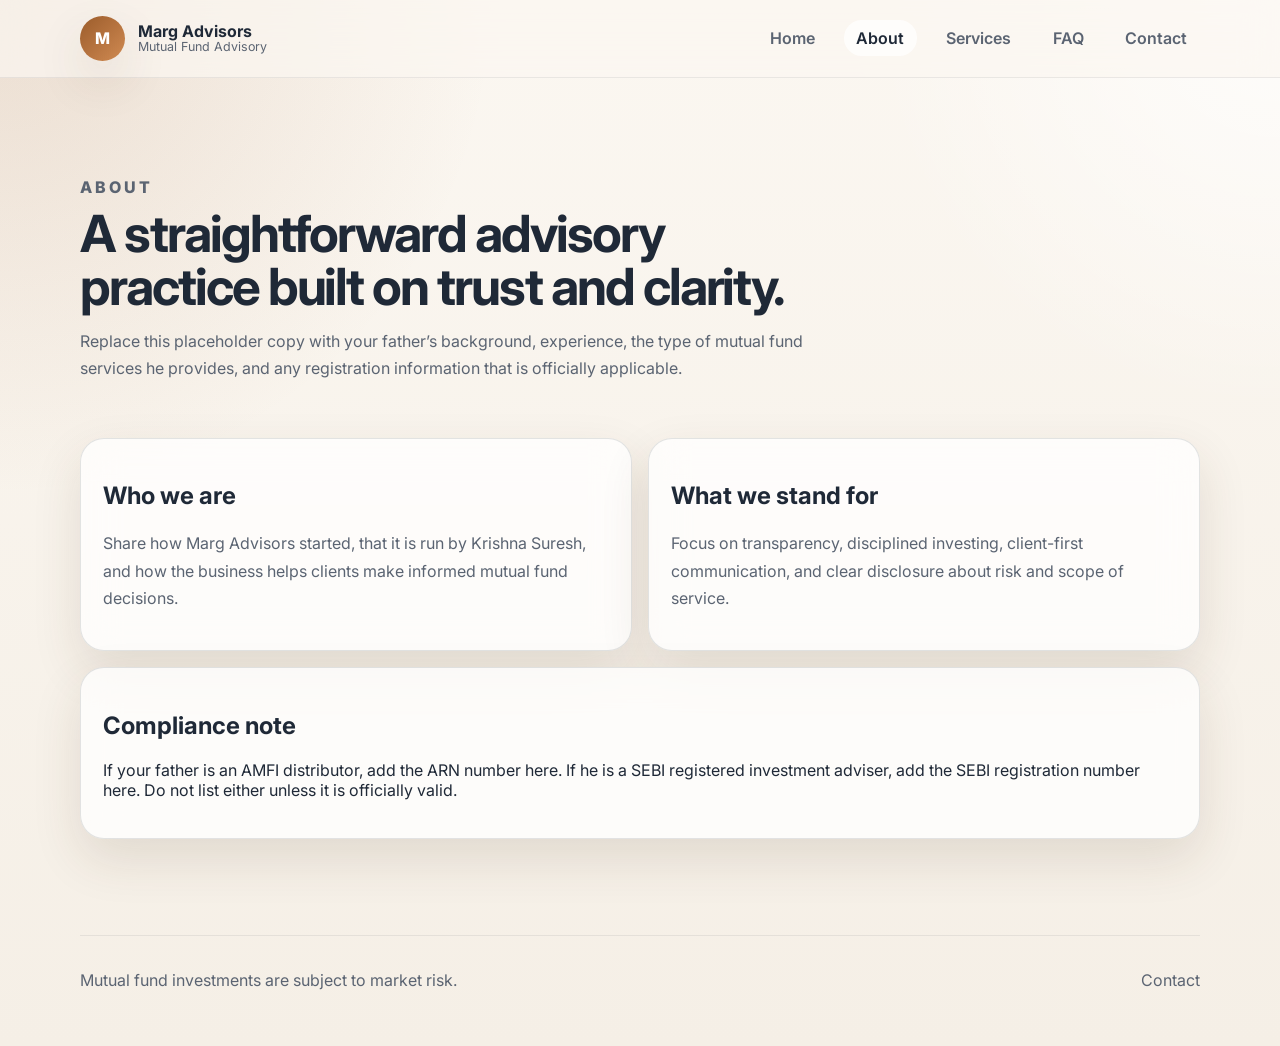
==== about.html @ 6e743567 "Initial Marg Advisors static site" ====
<!DOCTYPE html>
<html lang="en">
  <head>
    <meta charset="UTF-8" />
    <meta name="viewport" content="width=device-width, initial-scale=1.0" />
    <title>About | Marg Advisors</title>
    <link rel="preconnect" href="https://fonts.googleapis.com" />
    <link rel="preconnect" href="https://fonts.gstatic.com" crossorigin />
    <link
      href="https://fonts.googleapis.com/css2?family=Inter:wght@400;500;600;700;800&display=swap"
      rel="stylesheet"
    />
    <link rel="stylesheet" href="styles.css" />
    <script defer src="script.js"></script>
  </head>
  <body>
    <header class="site-header">
      <div class="container nav-wrap">
        <a class="brand" href="index.html"><span class="brand-mark">M</span><span><strong>Marg Advisors</strong><small>Mutual Fund Advisory</small></span></a>
        <button class="menu-button" aria-label="Open menu" aria-expanded="false">Menu</button>
        <nav class="site-nav" aria-label="Primary">
          <a href="index.html">Home</a>
          <a class="active" href="about.html">About</a>
          <a href="services.html">Services</a>
          <a href="faq.html">FAQ</a>
          <a href="contact.html">Contact</a>
        </nav>
      </div>
    </header>

    <main class="page-content container">
      <section class="page-hero reveal">
        <p class="eyebrow">About</p>
        <h1>A straightforward advisory practice built on trust and clarity.</h1>
        <p>
          Replace this placeholder copy with your father’s background, experience, the type of
          mutual fund services he provides, and any registration information that is officially
          applicable.
        </p>
      </section>

      <section class="cards two-up">
        <article class="info-card reveal">
          <h2>Who we are</h2>
          <p>
            Share how Marg Advisors started, that it is run by Krishna Suresh, and how the business
            helps clients make informed mutual fund decisions.
          </p>
        </article>
        <article class="info-card reveal delay-1">
          <h2>What we stand for</h2>
          <p>
            Focus on transparency, disciplined investing, client-first communication, and clear
            disclosure about risk and scope of service.
          </p>
        </article>
      </section>

      <section class="soft-panel reveal">
        <h2>Compliance note</h2>
        <p>
          If your father is an AMFI distributor, add the ARN number here. If he is a SEBI
          registered investment adviser, add the SEBI registration number here. Do not list either
          unless it is officially valid.
        </p>
      </section>
    </main>

    <footer class="site-footer"><div class="container footer-wrap"><p>Mutual fund investments are subject to market risk.</p><p><a href="contact.html">Contact</a></p></div></footer>
  </body>
</html>
---- styles.css ----
:root {
  --bg: #f5efe6;
  --bg-soft: #fffaf4;
  --card: rgba(255, 255, 255, 0.76);
  --card-strong: #ffffff;
  --text: #1f2937;
  --muted: #5b6472;
  --line: rgba(31, 41, 55, 0.12);
  --accent: #9b5c2b;
  --accent-dark: #7f4520;
  --shadow: 0 20px 50px rgba(77, 49, 24, 0.12);
  --radius: 24px;
}

* {
  box-sizing: border-box;
}

html {
  scroll-behavior: smooth;
}

body {
  margin: 0;
  font-family: "Inter", system-ui, sans-serif;
  color: var(--text);
  background:
    radial-gradient(circle at top left, rgba(155, 92, 43, 0.16), transparent 30%),
    radial-gradient(circle at top right, rgba(255, 255, 255, 0.75), transparent 25%),
    linear-gradient(180deg, #fbf7f1 0%, var(--bg) 100%);
  min-height: 100vh;
}

a {
  color: inherit;
  text-decoration: none;
}

img {
  max-width: 100%;
  display: block;
}

.container {
  width: min(1120px, calc(100% - 2rem));
  margin: 0 auto;
}

.site-header {
  position: sticky;
  top: 0;
  z-index: 10;
  backdrop-filter: blur(18px);
  background: rgba(251, 247, 241, 0.7);
  border-bottom: 1px solid rgba(31, 41, 55, 0.08);
}

.nav-wrap {
  display: flex;
  align-items: center;
  justify-content: space-between;
  gap: 1rem;
  padding: 1rem 0;
}

.brand {
  display: flex;
  align-items: center;
  gap: 0.85rem;
}

.brand span:last-child {
  display: flex;
  flex-direction: column;
  line-height: 1.05;
}

.brand strong {
  font-size: 1rem;
}

.brand small {
  color: var(--muted);
  font-size: 0.78rem;
}

.brand-mark {
  width: 2.8rem;
  height: 2.8rem;
  border-radius: 999px;
  display: grid;
  place-items: center;
  background: linear-gradient(135deg, var(--accent), #d08a52);
  color: white;
  font-weight: 800;
  box-shadow: var(--shadow);
}

.site-nav {
  display: flex;
  gap: 1rem;
  align-items: center;
}

.site-nav a {
  color: var(--muted);
  font-weight: 600;
  padding: 0.5rem 0.8rem;
  border-radius: 999px;
}

.site-nav a.active,
.site-nav a:hover {
  color: var(--text);
  background: rgba(255, 255, 255, 0.75);
}

.menu-button {
  display: none;
  border: 1px solid var(--line);
  background: var(--card-strong);
  border-radius: 999px;
  padding: 0.7rem 1rem;
  font: inherit;
  font-weight: 600;
}

.hero,
.page-content,
.section {
  padding: 4rem 0;
}

.hero-grid,
.split-layout {
  display: grid;
  gap: 1.5rem;
}

.hero-grid {
  grid-template-columns: 1.35fr 0.95fr;
  align-items: center;
}

.hero-copy h1,
.page-hero h1,
.section-heading h2,
.split-layout h2 {
  margin: 0.4rem 0 1rem;
  line-height: 1.02;
  letter-spacing: -0.04em;
}

.hero-copy h1 {
  font-size: clamp(2.75rem, 6vw, 5.4rem);
}

.page-hero h1,
.section-heading h2,
.split-layout h2 {
  font-size: clamp(2rem, 4vw, 3.2rem);
}

.lead,
.page-hero p,
.split-layout p,
.info-card p,
.faq-item p,
.panel-card p {
  color: var(--muted);
  line-height: 1.7;
  font-size: 1rem;
}

.eyebrow {
  margin: 0;
  color: var(--accent-dark);
  text-transform: uppercase;
  letter-spacing: 0.18em;
  font-size: 0.8rem;
  font-weight: 800;
}

.hero-actions {
  display: flex;
  flex-wrap: wrap;
  gap: 0.85rem;
  margin: 1.5rem 0;
}

.button {
  display: inline-flex;
  align-items: center;
  justify-content: center;
  min-height: 48px;
  padding: 0.85rem 1.2rem;
  border-radius: 999px;
  font-weight: 700;
  border: 1px solid transparent;
}

.button.primary {
  background: var(--accent);
  color: white;
  box-shadow: var(--shadow);
}

.button.primary:hover {
  background: var(--accent-dark);
}

.button.secondary {
  background: rgba(255, 255, 255, 0.68);
  border-color: var(--line);
}

.quick-points {
  padding-left: 1.2rem;
  margin: 1rem 0 0;
  color: var(--text);
}

.hero-panel {
  display: grid;
  gap: 1rem;
}

.panel-card,
.info-card,
.soft-panel,
.faq-item,
.gallery-tile {
  background: var(--card);
  backdrop-filter: blur(18px);
  border: 1px solid var(--line);
  border-radius: var(--radius);
  box-shadow: var(--shadow);
}

.panel-card {
  padding: 1.25rem;
}

.panel-card.accent {
  background: linear-gradient(135deg, #3d2b1f, #9b5c2b);
  color: white;
}

.panel-card.accent p,
.panel-card.accent strong {
  color: inherit;
}

.section-heading {
  margin-bottom: 1.2rem;
}

.cards {
  display: grid;
  gap: 1rem;
}

.cards.three-up {
  grid-template-columns: repeat(3, minmax(0, 1fr));
}

.cards.two-up {
  grid-template-columns: repeat(2, minmax(0, 1fr));
}

.info-card,
.soft-panel,
.faq-item {
  padding: 1.4rem;
}

.soft-panel {
  margin-top: 1rem;
}

.split-layout {
  grid-template-columns: repeat(2, minmax(0, 1fr));
  align-items: center;
}

.checklist {
  display: grid;
  gap: 0.8rem;
}

.checklist div {
  padding: 1rem 1.1rem;
  border-radius: 18px;
  background: rgba(255, 255, 255, 0.62);
  border: 1px solid var(--line);
}

.page-content {
  min-height: 70vh;
}

.page-hero {
  padding: 2rem 0 2.5rem;
  max-width: 760px;
}

.gallery-grid {
  display: grid;
  grid-template-columns: repeat(3, minmax(0, 1fr));
  gap: 1rem;
}

.gallery-tile {
  min-height: 220px;
  display: grid;
  place-items: center;
  color: var(--muted);
  font-weight: 700;
  background: linear-gradient(135deg, rgba(255, 255, 255, 0.8), rgba(255, 244, 233, 0.8));
}

.faq-list {
  display: grid;
  gap: 1rem;
}

.faq-item summary {
  cursor: pointer;
  list-style: none;
  font-weight: 700;
  font-size: 1.05rem;
}

.faq-item summary::-webkit-details-marker {
  display: none;
}

.site-footer {
  padding: 2rem 0 2.5rem;
  color: var(--muted);
}

.footer-wrap {
  display: flex;
  gap: 1rem;
  justify-content: space-between;
  flex-wrap: wrap;
  border-top: 1px solid rgba(31, 41, 55, 0.08);
  padding-top: 1.1rem;
}

.reveal {
  animation: rise 700ms ease both;
}

.delay-1 {
  animation-delay: 120ms;
}

.delay-2 {
  animation-delay: 240ms;
}

@keyframes rise {
  from {
    opacity: 0;
    transform: translateY(18px);
  }
  to {
    opacity: 1;
    transform: translateY(0);
  }
}

@media (max-width: 900px) {
  .hero-grid,
  .split-layout,
  .cards.three-up,
  .cards.two-up,
  .gallery-grid {
    grid-template-columns: 1fr;
  }

  .site-nav {
    display: none;
    width: 100%;
    flex-direction: column;
    align-items: stretch;
    padding: 0.75rem 0 0.2rem;
  }

  .site-nav.open {
    display: flex;
  }

  .nav-wrap {
    flex-wrap: wrap;
  }

  .menu-button {
    display: inline-flex;
  }
}

@media (max-width: 640px) {
  .container {
    width: min(100% - 1rem, 1120px);
  }

  .hero,
  .section,
  .page-content {
    padding: 3rem 0;
  }

  .hero-copy h1 {
    font-size: clamp(2.3rem, 12vw, 4rem);
  }
}
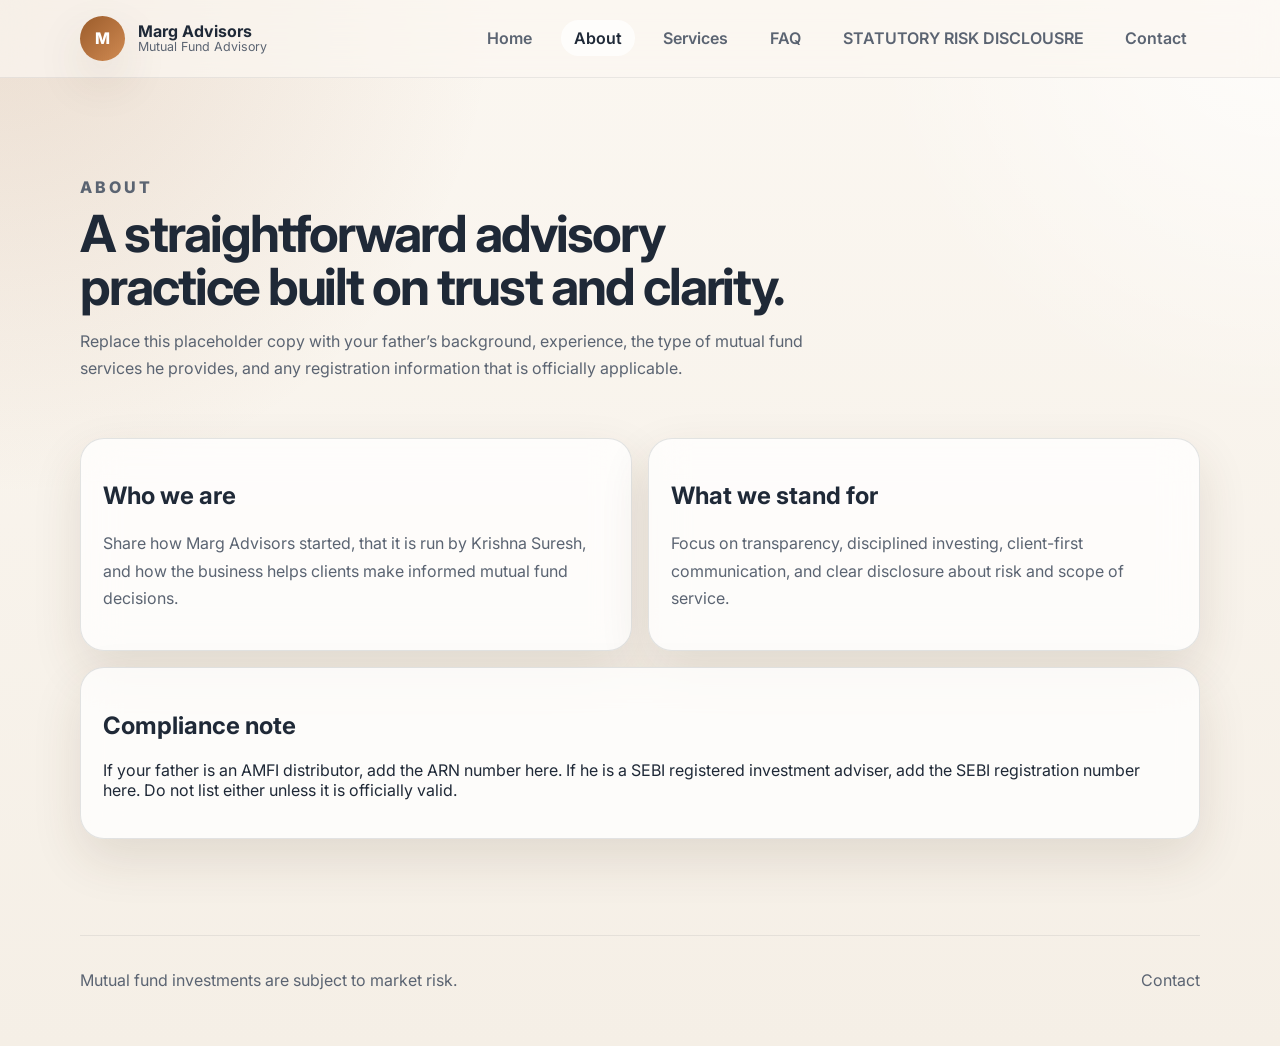
==== commit 2245b526: "Add STATUTORY RISK DISCLOUSRE page and navigation links" ====
--- a/about.html
+++ b/about.html
@@ -23,6 +23,7 @@
           <a class="active" href="about.html">About</a>
           <a href="services.html">Services</a>
           <a href="faq.html">FAQ</a>
+          <a href="statutory.html">STATUTORY RISK DISCLOUSRE</a>
           <a href="contact.html">Contact</a>
         </nav>
       </div>
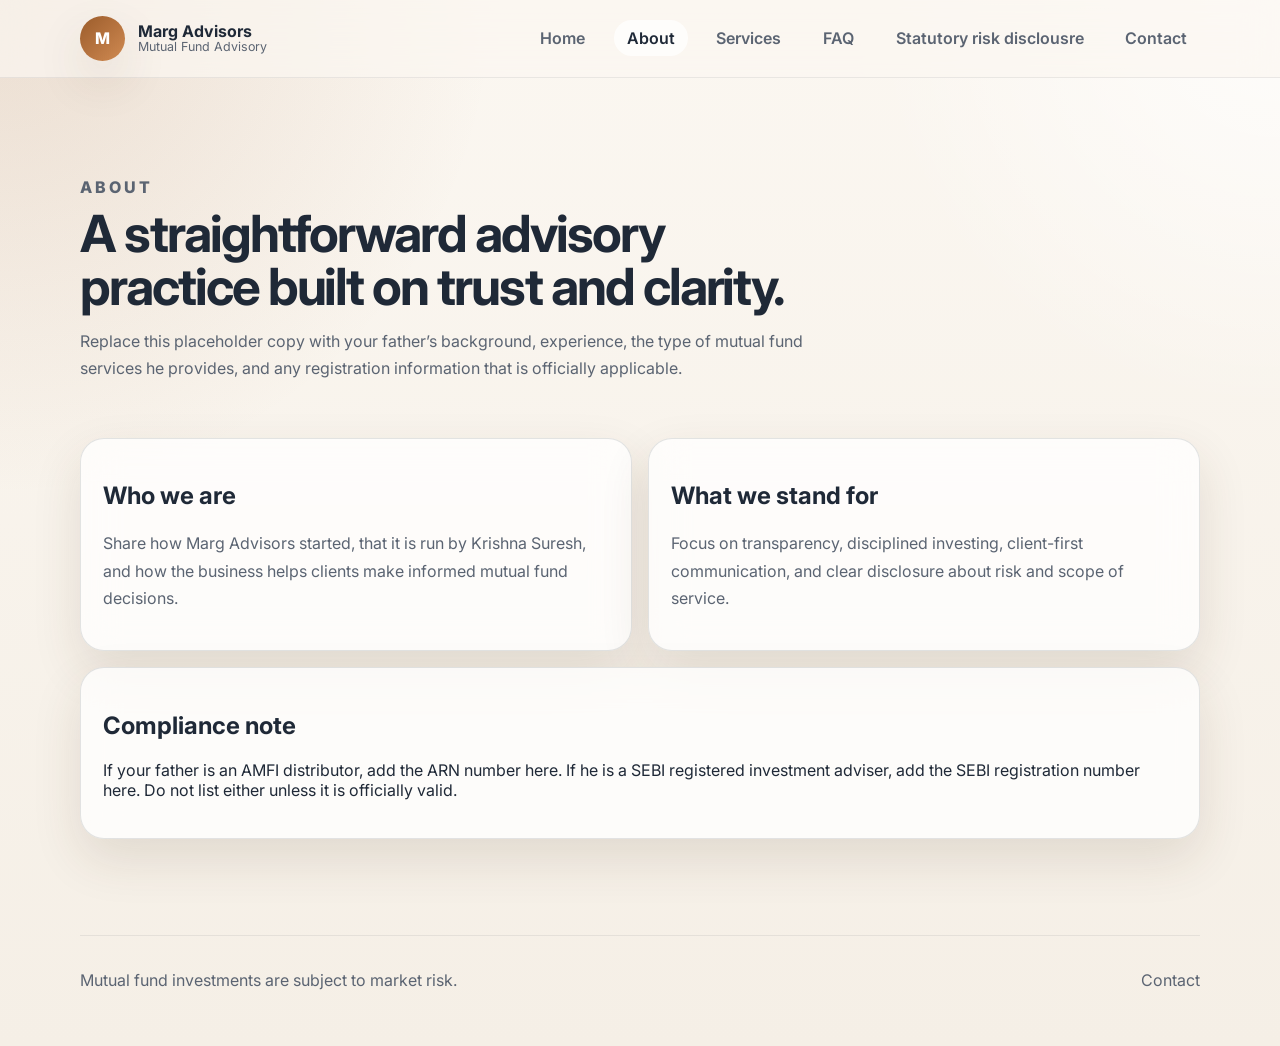
==== commit b11fb2ca: "Normalize statutory link text and page title to sentence-case" ====
--- a/about.html
+++ b/about.html
@@ -23,7 +23,7 @@
           <a class="active" href="about.html">About</a>
           <a href="services.html">Services</a>
           <a href="faq.html">FAQ</a>
-          <a href="statutory.html">STATUTORY RISK DISCLOUSRE</a>
+          <a href="statutory.html">Statutory risk disclousre</a>
           <a href="contact.html">Contact</a>
         </nav>
       </div>
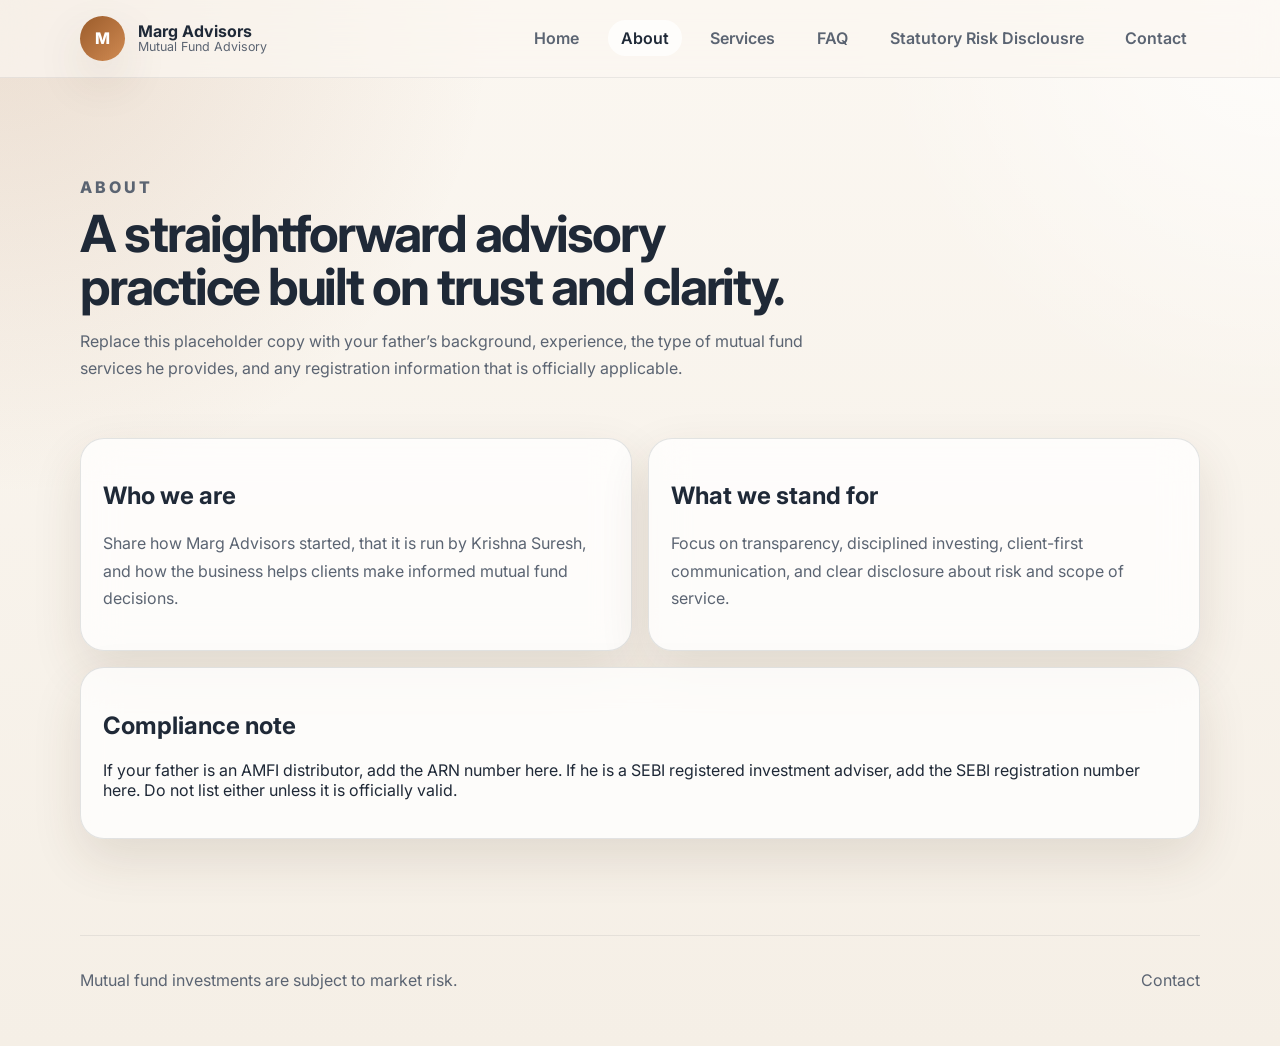
==== commit b2158b4d: "Capitalize 'Statutory Risk Disclousre' initials across site" ====
--- a/about.html
+++ b/about.html
@@ -23,7 +23,7 @@
           <a class="active" href="about.html">About</a>
           <a href="services.html">Services</a>
           <a href="faq.html">FAQ</a>
-          <a href="statutory.html">Statutory risk disclousre</a>
+          <a href="statutory.html">Statutory Risk Disclousre</a>
           <a href="contact.html">Contact</a>
         </nav>
       </div>
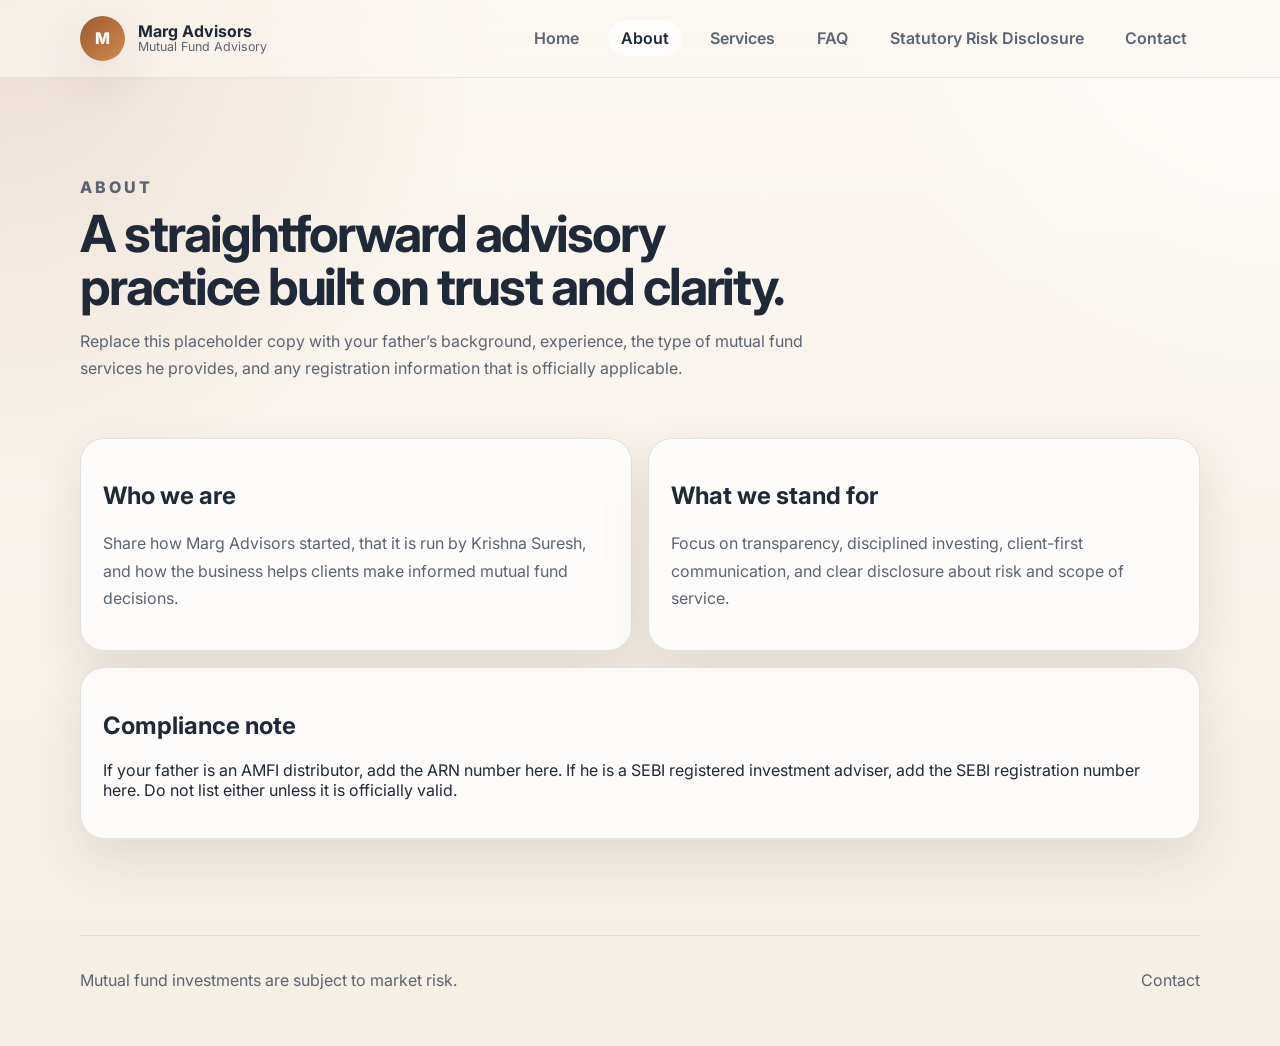
==== commit 099e88e5: "Fix spelling: Statutory Risk Disclosure across site" ====
--- a/about.html
+++ b/about.html
@@ -23,7 +23,7 @@
           <a class="active" href="about.html">About</a>
           <a href="services.html">Services</a>
           <a href="faq.html">FAQ</a>
-          <a href="statutory.html">Statutory Risk Disclousre</a>
+          <a href="statutory.html">Statutory Risk Disclosure</a>
           <a href="contact.html">Contact</a>
         </nav>
       </div>
